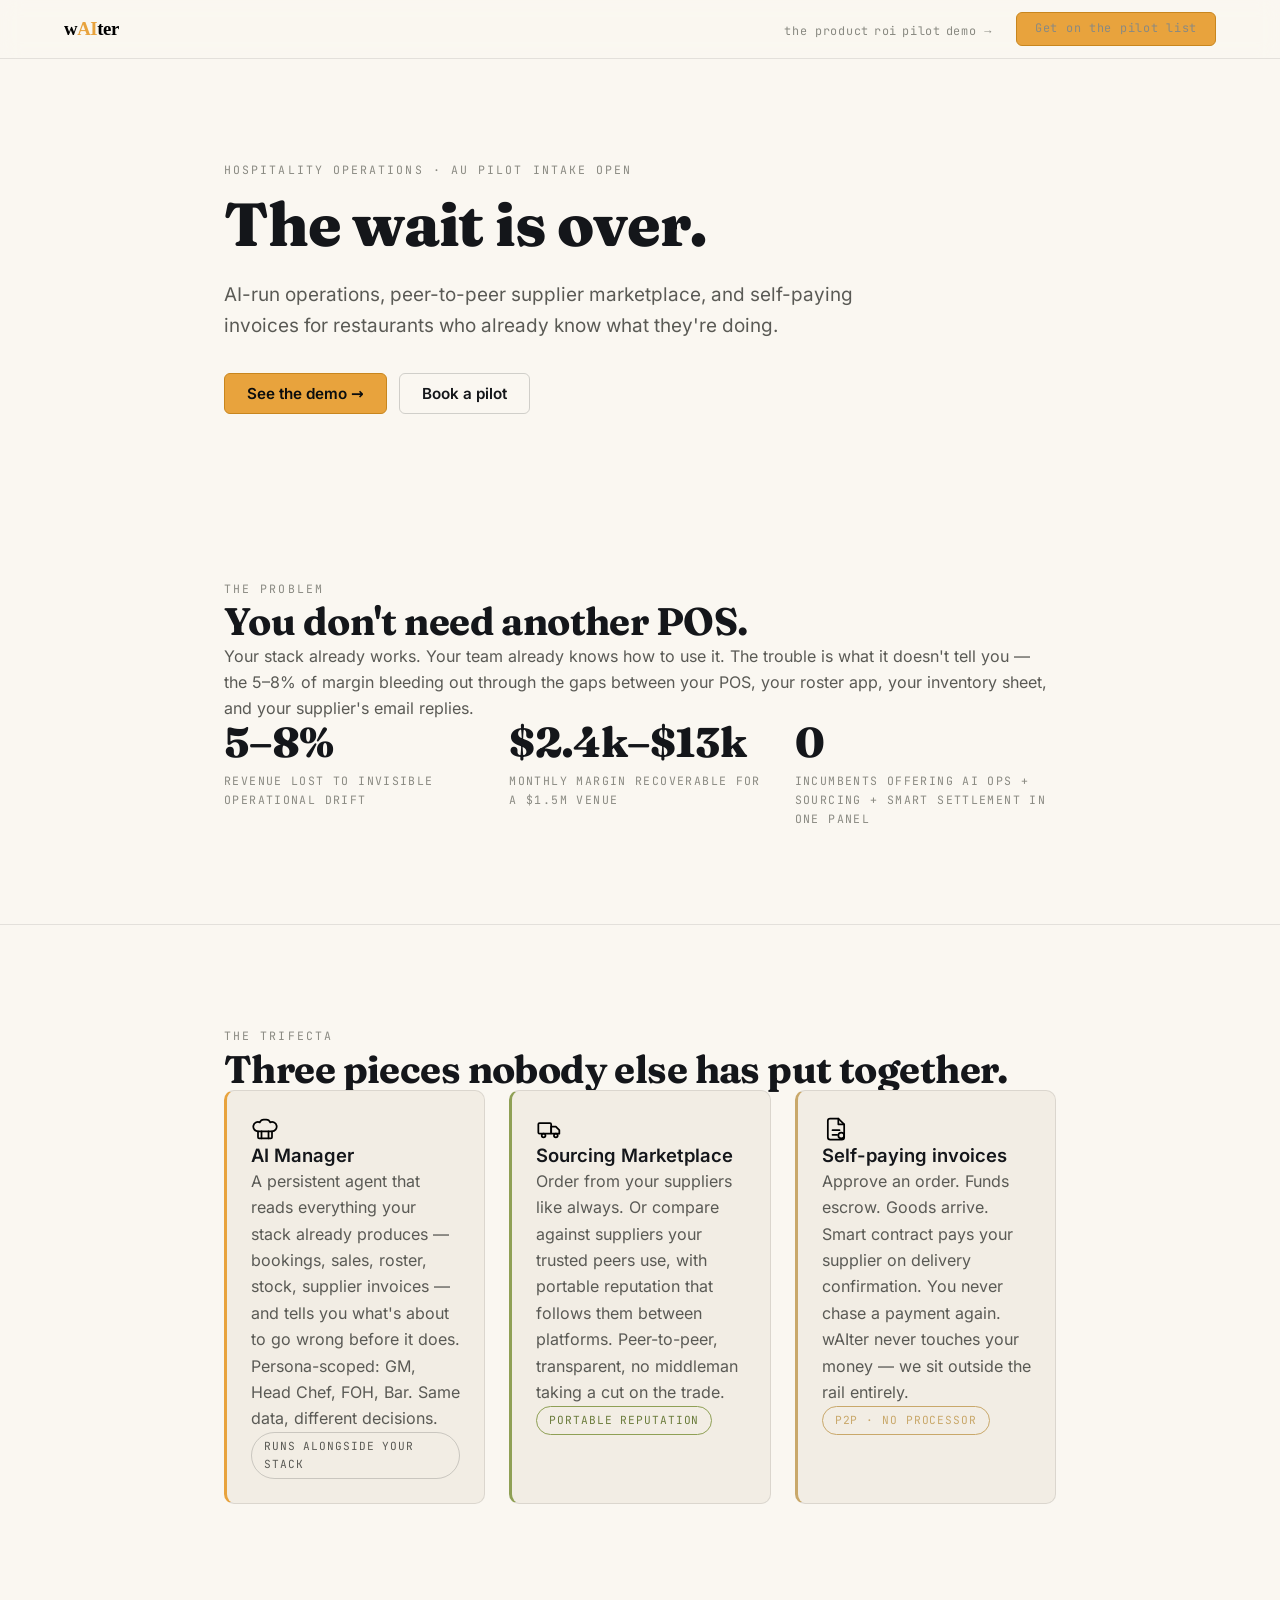
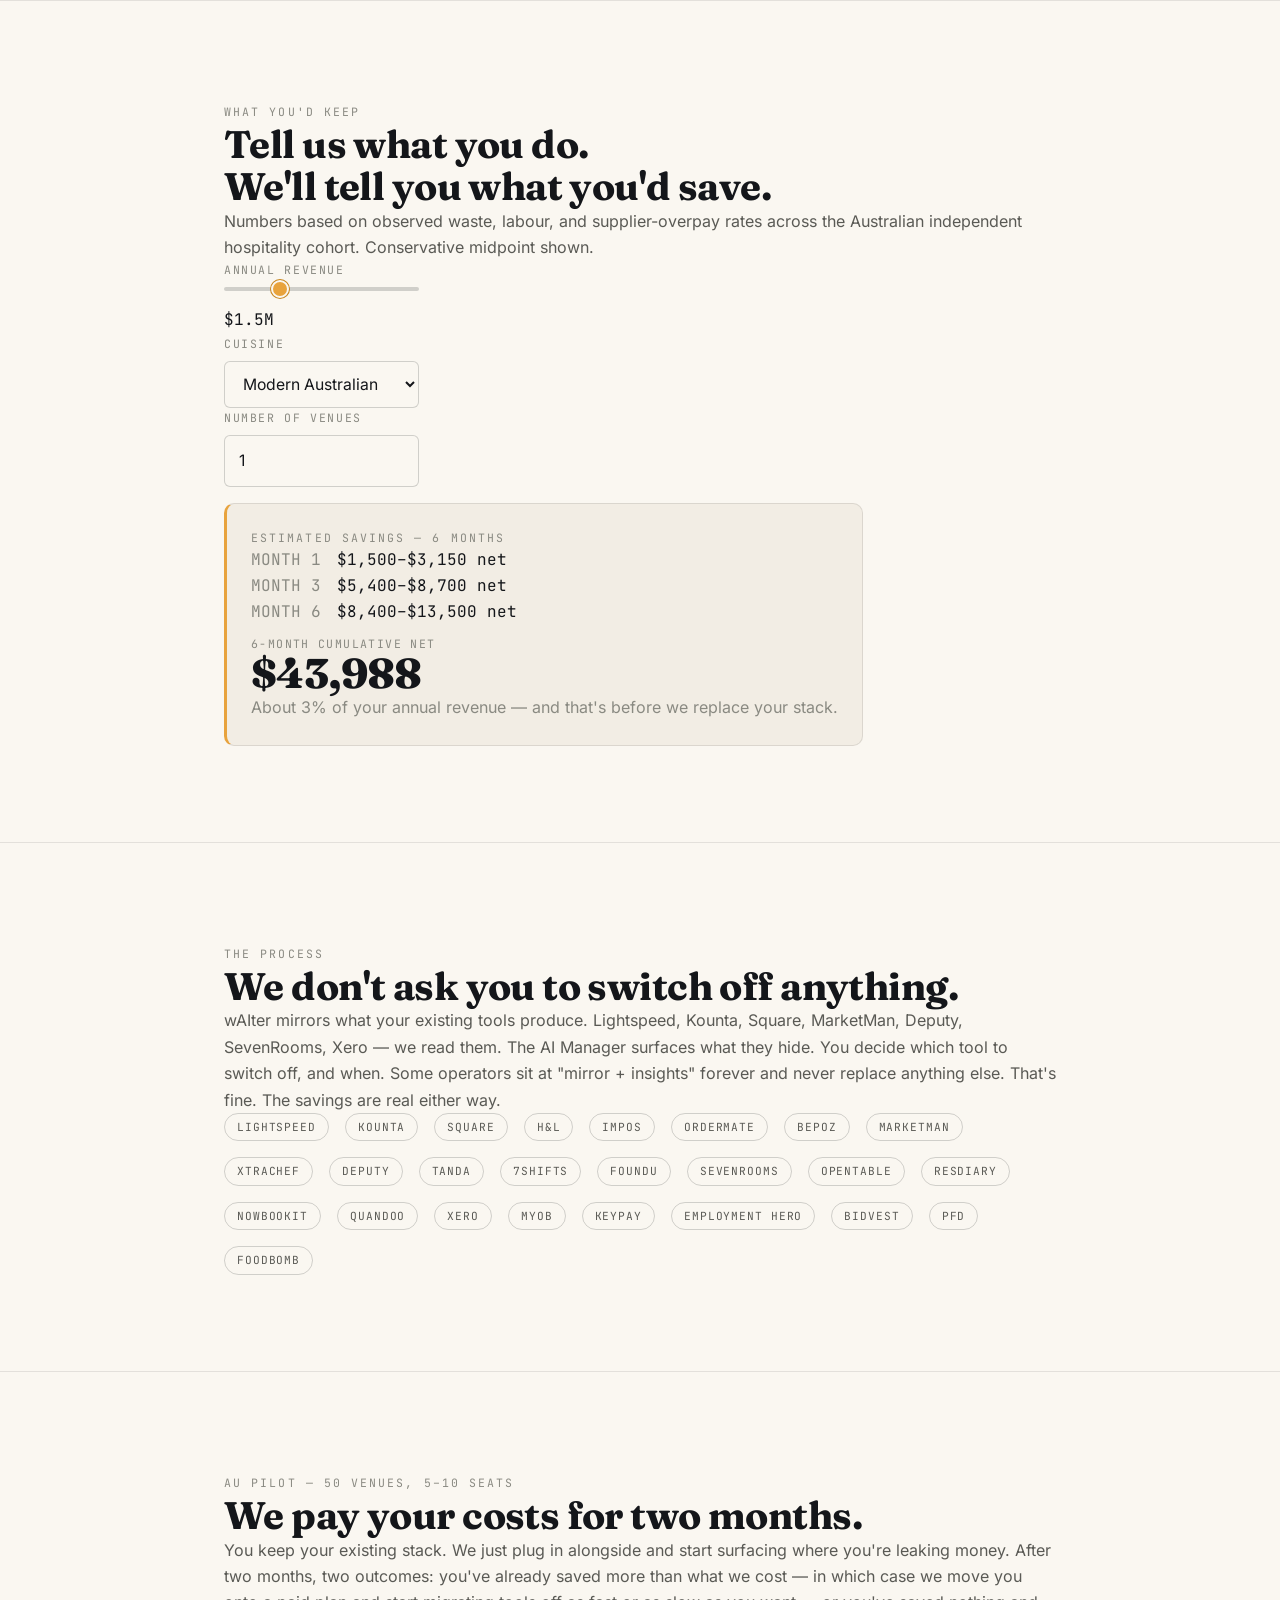
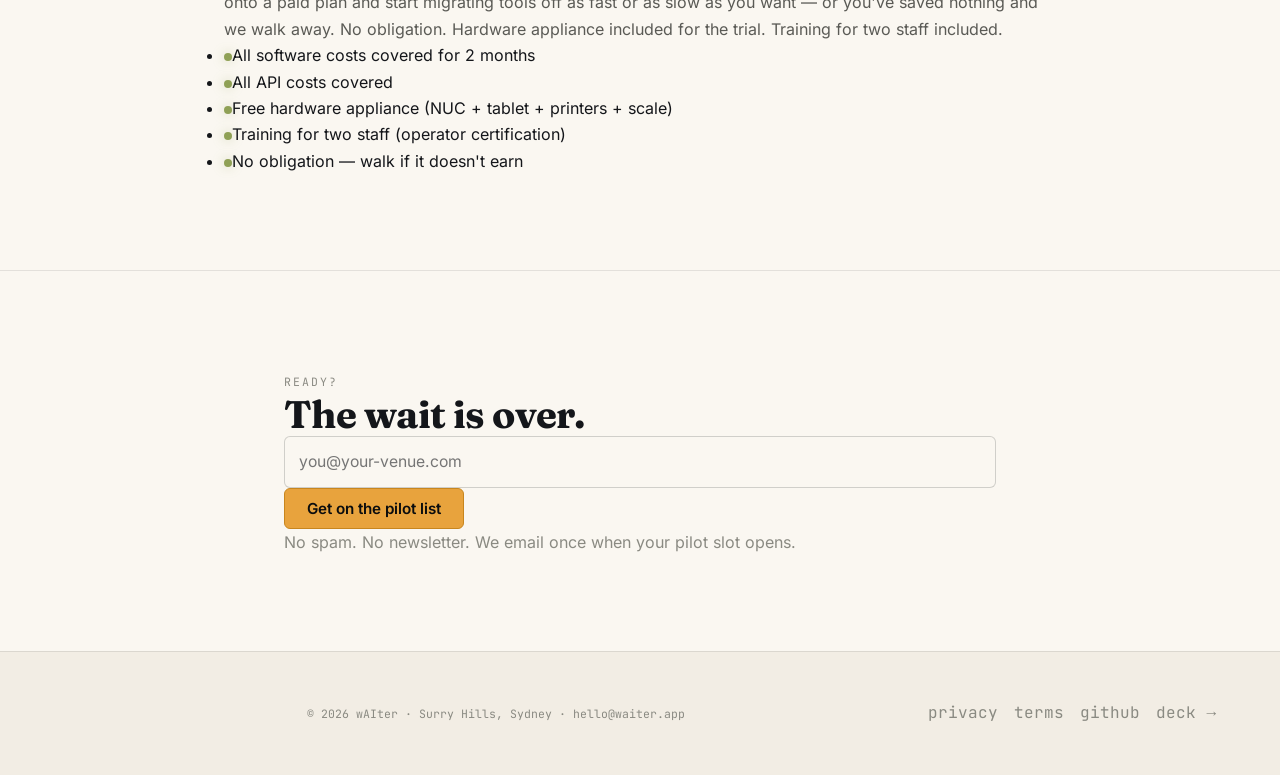
==== index.html @ 63f0098a "feat(site): Phase 2 — landing + interactive demo + 12-slide deck Three artefacts shipped on the Mise" ====
<!DOCTYPE html>
<html lang="en">
<head>
  <meta charset="UTF-8">
  <meta name="viewport" content="width=device-width, initial-scale=1">
  <meta http-equiv="Content-Security-Policy" content="default-src 'self'; img-src 'self' data:; style-src 'self'; script-src 'self'; font-src 'self'; connect-src 'self'; frame-src 'none'; frame-ancestors 'none'; worker-src 'none'; manifest-src 'none'; base-uri 'self'; form-action 'self'; object-src 'none'; upgrade-insecure-requests">
  <meta name="referrer" content="no-referrer">
  <meta http-equiv="X-Content-Type-Options" content="nosniff">
  <meta name="description" content="wAIter — AI-run operations, peer-to-peer supplier marketplace, and self-paying invoices for restaurants who already know what they're doing.">
  <meta property="og:title" content="wAIter — The wait is over.">
  <meta property="og:description" content="AI-run operations, peer-to-peer supplier marketplace, and self-paying invoices for restaurants who already know what they're doing.">
  <meta name="theme-color" content="#FAF7F1">
  <title>wAIter — The wait is over.</title>
  <link rel="stylesheet" href="assets/styles.css">
  <link rel="icon" href="data:image/svg+xml,%3Csvg xmlns='http://www.w3.org/2000/svg' viewBox='0 0 24 24'%3E%3Ctext x='3' y='19' font-family='Georgia,serif' font-weight='800' font-size='20' fill='%230B0D0E'%3Ew%3Ctspan fill='%23E8A33D'%3EAI%3C/tspan%3E%3C/text%3E%3C/svg%3E">
</head>
<body>
  <a href="#main" class="skip-link">Skip to content</a>

  <header class="site-header">
    <div class="wrap-wide">
      <a href="#" class="brand" aria-label="wAIter — home">
        <img src="assets/wordmark.svg" alt="wAIter">
      </a>
      <nav class="site-nav" aria-label="Primary">
        <div class="nav-links">
          <a href="#trifecta">the product</a>
          <a href="#roi">roi</a>
          <a href="#pilot">pilot</a>
          <a href="demo/" class="mono">demo →</a>
        </div>
        <a href="#cta" class="btn btn-primary btn-mono">Get on the pilot list</a>
      </nav>
    </div>
  </header>

  <main id="main">

    <!-- HERO -->
    <section class="hero">
      <div class="wrap">
        <span class="eyebrow">HOSPITALITY OPERATIONS · AU PILOT INTAKE OPEN</span>
        <h1>The wait is over.</h1>
        <p class="subhead">AI-run operations, peer-to-peer supplier marketplace, and self-paying invoices for restaurants who already know what they're doing.</p>
        <div class="ctas">
          <a class="btn btn-primary" href="demo/">See the demo →</a>
          <a class="btn btn-ghost" href="#pilot">Book a pilot</a>
        </div>
      </div>
    </section>

    <!-- PROBLEM -->
    <section class="section" id="problem">
      <div class="wrap">
        <span class="eyebrow">THE PROBLEM</span>
        <h2 class="serif" style="margin-top: 16px; margin-bottom: 16px;">You don't need another POS.</h2>
        <p class="muted" style="font-size: 1.08rem; max-width: 640px;">Your stack already works. Your team already knows how to use it. The trouble is what it doesn't tell you — the 5–8% of margin bleeding out through the gaps between your POS, your roster app, your inventory sheet, and your supplier's email replies.</p>
        <div class="grid-3" style="margin-top: 48px;">
          <div>
            <div class="kpi">5–8%</div>
            <div class="kpi-label">Revenue lost to invisible operational drift</div>
          </div>
          <div>
            <div class="kpi">$2.4k–$13k</div>
            <div class="kpi-label">Monthly margin recoverable for a $1.5M venue</div>
          </div>
          <div>
            <div class="kpi">0</div>
            <div class="kpi-label">Incumbents offering AI ops + sourcing + smart settlement in one panel</div>
          </div>
        </div>
      </div>
    </section>

    <!-- TRIFECTA -->
    <section class="section" id="trifecta">
      <div class="wrap">
        <span class="eyebrow">THE TRIFECTA</span>
        <h2 class="serif" style="margin-top: 16px; margin-bottom: 32px;">Three pieces nobody else has put together.</h2>
        <div class="grid-3">
          <article class="card card-saffron">
            <img src="assets/icons/chef-hat.svg" alt="" width="28" height="28" style="color: var(--saffron-deep); margin-bottom: 12px;">
            <h3>AI Manager</h3>
            <p class="muted" style="margin-top: 8px; font-size: 0.95rem; line-height: 1.6;">A persistent agent that reads everything your stack already produces — bookings, sales, roster, stock, supplier invoices — and tells you what's about to go wrong before it does. Persona-scoped: GM, Head Chef, FOH, Bar. Same data, different decisions.</p>
            <span class="pill" style="margin-top: 14px;">runs alongside your stack</span>
          </article>
          <article class="card card-olive">
            <img src="assets/icons/truck.svg" alt="" width="28" height="28" style="color: var(--olive-deep); margin-bottom: 12px;">
            <h3>Sourcing Marketplace</h3>
            <p class="muted" style="margin-top: 8px; font-size: 0.95rem; line-height: 1.6;">Order from your suppliers like always. Or compare against suppliers your trusted peers use, with portable reputation that follows them between platforms. Peer-to-peer, transparent, no middleman taking a cut on the trade.</p>
            <span class="pill pill-olive" style="margin-top: 14px;">portable reputation</span>
          </article>
          <article class="card card-brass">
            <img src="assets/icons/contract.svg" alt="" width="28" height="28" style="color: var(--brass); margin-bottom: 12px;">
            <h3>Self-paying invoices</h3>
            <p class="muted" style="margin-top: 8px; font-size: 0.95rem; line-height: 1.6;">Approve an order. Funds escrow. Goods arrive. Smart contract pays your supplier on delivery confirmation. You never chase a payment again. wAIter never touches your money — we sit outside the rail entirely.</p>
            <span class="pill pill-brass" style="margin-top: 14px;">P2P · no processor</span>
          </article>
        </div>
      </div>
    </section>

    <!-- ROI CALCULATOR -->
    <section class="section" id="roi">
      <div class="wrap">
        <span class="eyebrow">WHAT YOU'D KEEP</span>
        <h2 class="serif" style="margin-top: 16px; margin-bottom: 16px;">Tell us what you do.<br>We'll tell you what you'd save.</h2>
        <p class="muted" style="max-width: 640px;">Numbers based on observed waste, labour, and supplier-overpay rates across the Australian independent hospitality cohort. Conservative midpoint shown.</p>

        <div class="row" style="gap: 32px; margin-top: 40px; align-items: flex-start;">
          <div style="flex: 1 1 320px;">
            <div style="margin-bottom: 24px;">
              <label class="label" for="roi-revenue">Annual revenue</label>
              <div class="row" style="gap: 12px;">
                <input id="roi-revenue" class="range" type="range" min="250000" max="5000000" step="50000" value="1500000" aria-describedby="roi-revenue-out">
                <output id="roi-revenue-out" class="mono" style="font-weight: 600; min-width: 80px;">$1.5M</output>
              </div>
            </div>
            <div style="margin-bottom: 24px;">
              <label class="label" for="roi-cuisine">Cuisine</label>
              <select id="roi-cuisine" class="select">
                <option value="modern_aus" selected>Modern Australian</option>
                <option value="italian">Italian</option>
                <option value="chinese">Chinese</option>
                <option value="indian">Indian</option>
              </select>
            </div>
            <div>
              <label class="label" for="roi-venues">Number of venues</label>
              <input id="roi-venues" class="input" type="number" min="1" max="20" value="1">
            </div>
          </div>

          <div style="flex: 1 1 360px;">
            <div class="card card-saffron" aria-live="polite" aria-label="Estimated savings result">
              <div class="eyebrow">ESTIMATED SAVINGS — 6 MONTHS</div>
              <div style="margin-top: 18px; display: grid; gap: 14px;">
                <div class="row" style="justify-content: space-between; padding: 8px 0; border-bottom: 1px solid var(--border);">
                  <span class="mono dim">MONTH 1</span>
                  <span class="mono" style="font-weight: 600;" id="roi-m1">$1,500–$3,200 net</span>
                </div>
                <div class="row" style="justify-content: space-between; padding: 8px 0; border-bottom: 1px solid var(--border);">
                  <span class="mono dim">MONTH 3</span>
                  <span class="mono" style="font-weight: 600;" id="roi-m3">$5,400–$8,700 net</span>
                </div>
                <div class="row" style="justify-content: space-between; padding: 8px 0;">
                  <span class="mono dim">MONTH 6</span>
                  <span class="mono" style="font-weight: 600;" id="roi-m6">$8,400–$13,500 net</span>
                </div>
              </div>
              <div style="margin-top: 18px; padding-top: 18px; border-top: 2px solid var(--saffron);">
                <div class="kpi-label">6-MONTH CUMULATIVE NET</div>
                <div class="kpi" style="color: var(--saffron-deep); margin-top: 6px;" id="roi-total">$45,000</div>
              </div>
              <p class="dim" style="font-size: 0.82rem; margin-top: 14px;">About 3% of your annual revenue — and that's before we replace your stack.</p>
            </div>
          </div>
        </div>
      </div>
    </section>

    <!-- HOW WE PLUG IN -->
    <section class="section" id="plug-in">
      <div class="wrap">
        <span class="eyebrow">THE PROCESS</span>
        <h2 class="serif" style="margin-top: 16px; margin-bottom: 16px;">We don't ask you to switch off anything.</h2>
        <p class="muted" style="max-width: 640px;">wAIter mirrors what your existing tools produce. Lightspeed, Kounta, Square, MarketMan, Deputy, SevenRooms, Xero — we read them. The AI Manager surfaces what they hide. You decide which tool to switch off, and when. Some operators sit at "mirror + insights" forever and never replace anything else. That's fine. The savings are real either way.</p>
        <div class="row" style="margin-top: 32px; gap: 6px;">
          <span class="pill">Lightspeed</span>
          <span class="pill">Kounta</span>
          <span class="pill">Square</span>
          <span class="pill">H&amp;L</span>
          <span class="pill">Impos</span>
          <span class="pill">OrderMate</span>
          <span class="pill">Bepoz</span>
          <span class="pill">MarketMan</span>
          <span class="pill">xtraCHEF</span>
          <span class="pill">Deputy</span>
          <span class="pill">Tanda</span>
          <span class="pill">7shifts</span>
          <span class="pill">Foundu</span>
          <span class="pill">SevenRooms</span>
          <span class="pill">OpenTable</span>
          <span class="pill">ResDiary</span>
          <span class="pill">NowBookIt</span>
          <span class="pill">Quandoo</span>
          <span class="pill">Xero</span>
          <span class="pill">MYOB</span>
          <span class="pill">KeyPay</span>
          <span class="pill">Employment Hero</span>
          <span class="pill">Bidvest</span>
          <span class="pill">PFD</span>
          <span class="pill">Foodbomb</span>
        </div>
      </div>
    </section>

    <!-- PILOT -->
    <section class="section" id="pilot">
      <div class="wrap">
        <span class="eyebrow">AU PILOT — 50 VENUES, 5–10 SEATS</span>
        <h2 class="serif" style="margin-top: 16px; margin-bottom: 16px;">We pay your costs for two months.</h2>
        <p class="muted" style="max-width: 660px;">You keep your existing stack. We just plug in alongside and start surfacing where you're leaking money. After two months, two outcomes: you've already saved more than what we cost — in which case we move you onto a paid plan and start migrating tools off as fast or as slow as you want — or you've saved nothing and we walk away. No obligation. Hardware appliance included for the trial. Training for two staff included.</p>
        <ul style="list-style: none; margin-top: 32px; max-width: 640px;">
          <li style="padding: 10px 0; border-bottom: 1px solid var(--border); display: flex; gap: 12px;"><span class="dot dot-olive" aria-hidden="true" style="margin-top: 6px;"></span>All software costs covered for 2 months</li>
          <li style="padding: 10px 0; border-bottom: 1px solid var(--border); display: flex; gap: 12px;"><span class="dot dot-olive" aria-hidden="true" style="margin-top: 6px;"></span>All API costs covered</li>
          <li style="padding: 10px 0; border-bottom: 1px solid var(--border); display: flex; gap: 12px;"><span class="dot dot-olive" aria-hidden="true" style="margin-top: 6px;"></span>Free hardware appliance (NUC + tablet + printers + scale)</li>
          <li style="padding: 10px 0; border-bottom: 1px solid var(--border); display: flex; gap: 12px;"><span class="dot dot-olive" aria-hidden="true" style="margin-top: 6px;"></span>Training for two staff (operator certification)</li>
          <li style="padding: 10px 0; display: flex; gap: 12px;"><span class="dot dot-olive" aria-hidden="true" style="margin-top: 6px;"></span>No obligation — walk if it doesn't earn</li>
        </ul>
      </div>
    </section>

    <!-- CTA -->
    <section class="section" id="cta">
      <div class="wrap-narrow">
        <span class="eyebrow">READY?</span>
        <h2 class="serif" style="margin-top: 16px; font-size: clamp(2rem, 4vw, 2.8rem);">The wait is over.</h2>
        <form id="pilot-form" style="margin-top: 32px; display: flex; flex-wrap: wrap; gap: 12px; align-items: stretch;" novalidate>
          <label for="pilot-email" class="sr-only">Email address</label>
          <input id="pilot-email" name="email" class="input" type="email" placeholder="you@your-venue.com" required style="flex: 1 1 260px;">
          <button class="btn btn-primary" type="submit">Get on the pilot list</button>
        </form>
        <p class="dim" id="pilot-msg" style="margin-top: 12px; font-size: 0.84rem;" aria-live="polite">No spam. No newsletter. We email once when your pilot slot opens.</p>
      </div>
    </section>
  </main>

  <footer class="site-footer">
    <div class="wrap-wide">
      <div class="footer-row">
        <a href="#" class="brand" aria-label="wAIter">
          <img src="assets/wordmark.svg" alt="wAIter" style="height: 22px;">
        </a>
        <div class="footer-meta">© 2026 wAIter · Surry Hills, Sydney · hello@waiter.app</div>
        <nav aria-label="Footer" class="row" style="gap: 18px;">
          <a class="dim mono" href="#" style="font-size: 0.74rem;">privacy</a>
          <a class="dim mono" href="#" style="font-size: 0.74rem;">terms</a>
          <a class="dim mono" href="https://github.com/ijnebzor/wAIter" rel="noopener noreferrer" style="font-size: 0.74rem;">github</a>
          <a class="dim mono" href="deck/" style="font-size: 0.74rem;">deck →</a>
        </nav>
      </div>
    </div>
  </footer>

  <script src="assets/landing.js" defer></script>
</body>
</html>
---- assets/styles.css ----
/* ============================================================
   wAIter — Mise en place
   The brand foundation. Every other file consumes these tokens.
   ============================================================ */

/* ---------- Self-hosted fonts (no third-party CDN) ---------- */

@font-face {
  font-family: 'Fraunces';
  font-style: normal;
  font-weight: 700;
  font-display: swap;
  src: url('./fonts/fraunces-latin-700-normal.woff2') format('woff2');
  unicode-range: U+0000-00FF, U+0131, U+0152-0153, U+02BB-02BC, U+02C6, U+02DA, U+02DC, U+0304, U+0308, U+0329, U+2000-206F, U+2074, U+20AC, U+2122, U+2191, U+2193, U+2212, U+2215, U+FEFF, U+FFFD;
}
@font-face {
  font-family: 'Fraunces';
  font-style: normal;
  font-weight: 800;
  font-display: swap;
  src: url('./fonts/fraunces-latin-800-normal.woff2') format('woff2');
}
@font-face {
  font-family: 'Inter';
  font-style: normal;
  font-weight: 400;
  font-display: swap;
  src: url('./fonts/inter-latin-400-normal.woff2') format('woff2');
}
@font-face {
  font-family: 'Inter';
  font-style: normal;
  font-weight: 500;
  font-display: swap;
  src: url('./fonts/inter-latin-500-normal.woff2') format('woff2');
}
@font-face {
  font-family: 'Inter';
  font-style: normal;
  font-weight: 600;
  font-display: swap;
  src: url('./fonts/inter-latin-600-normal.woff2') format('woff2');
}
@font-face {
  font-family: 'Inter';
  font-style: normal;
  font-weight: 700;
  font-display: swap;
  src: url('./fonts/inter-latin-700-normal.woff2') format('woff2');
}
@font-face {
  font-family: 'JetBrains Mono';
  font-style: normal;
  font-weight: 400;
  font-display: swap;
  src: url('./fonts/jetbrains-mono-latin-400-normal.woff2') format('woff2');
}
@font-face {
  font-family: 'JetBrains Mono';
  font-style: normal;
  font-weight: 600;
  font-display: swap;
  src: url('./fonts/jetbrains-mono-latin-600-normal.woff2') format('woff2');
}

/* ---------- Tokens ---------- */

:root {
  /* Surfaces (dark) */
  --ink:        #0B0D0E;
  --char:       #14161A;
  --steel:      #1F2227;
  --graphite:   #2A2D33;

  /* Surfaces (light) */
  --bone:       #F2EDE4;
  --paper:      #FAF7F1;

  /* Type — light theme (default) */
  --text:       #14161A;
  --muted:      #5A5A55;
  --dim:        #8A8A82;
  --bg:         var(--paper);
  --surface:    var(--bone);
  --border:     rgba(20, 22, 26, 0.10);
  --border-strong: rgba(20, 22, 26, 0.18);

  /* Signature accents */
  --saffron:    #E8A33D;
  --saffron-deep: #C8861E;
  --ember:      #C24A2A;
  --olive:      #8FA055;
  --olive-deep: #6B7C3C;
  --brass:      #C9A86A;

  /* Type stacks */
  --display: 'Fraunces', Georgia, 'Times New Roman', serif;
  --body:    'Inter', system-ui, -apple-system, BlinkMacSystemFont, 'Segoe UI', sans-serif;
  --mono:    'JetBrains Mono', ui-monospace, 'SF Mono', Menlo, Consolas, monospace;

  /* Scale */
  --space-1: 4px;
  --space-2: 8px;
  --space-3: 12px;
  --space-4: 16px;
  --space-5: 24px;
  --space-6: 32px;
  --space-7: 48px;
  --space-8: 64px;
  --space-9: 96px;

  /* Radii */
  --radius-1: 3px;
  --radius-2: 6px;
  --radius-3: 10px;
  --radius-pill: 100px;

  /* Motion */
  --ease: cubic-bezier(0.2, 0.8, 0.2, 1);
  --t-quick: 120ms;
  --t-base: 240ms;
  --t-slow: 480ms;

  /* Layout */
  --wrap-narrow: 760px;
  --wrap: 880px;
  --wrap-wide: 1200px;
}

@media (prefers-color-scheme: dark) {
  :root {
    --text:       #ECE6DA;
    --muted:      #A29C90;
    --dim:        #6F6A60;
    --bg:         var(--ink);
    --surface:    var(--char);
    --border:     rgba(242, 237, 228, 0.10);
    --border-strong: rgba(242, 237, 228, 0.18);
  }
}

/* ---------- Reset ---------- */

*, *::before, *::after { box-sizing: border-box; margin: 0; padding: 0; }
html { scroll-behavior: smooth; -webkit-text-size-adjust: 100%; }
body {
  font-family: var(--body);
  font-size: 16px;
  font-weight: 400;
  line-height: 1.65;
  color: var(--text);
  background: var(--bg);
  -webkit-font-smoothing: antialiased;
  text-rendering: optimizeLegibility;
}
img, svg { max-width: 100%; display: block; }
button, input, select, textarea {
  font: inherit;
  color: inherit;
}
a { color: inherit; text-decoration: none; }

/* ---------- Type scale ---------- */

.eyebrow {
  font-family: var(--mono);
  font-size: 0.72rem;
  font-weight: 500;
  text-transform: uppercase;
  letter-spacing: 0.18em;
  color: var(--dim);
}

h1, .h1 {
  font-family: var(--display);
  font-weight: 800;
  font-size: clamp(2.4rem, 5.5vw, 3.8rem);
  line-height: 1.04;
  letter-spacing: -0.02em;
  color: var(--text);
}

h2, .h2 {
  font-family: var(--display);
  font-weight: 700;
  font-size: clamp(1.75rem, 3.5vw, 2.4rem);
  line-height: 1.1;
  letter-spacing: -0.015em;
}

h3, .h3 {
  font-family: var(--body);
  font-weight: 600;
  font-size: 1.15rem;
  line-height: 1.35;
}

p { color: var(--text); }
.muted { color: var(--muted); }
.dim   { color: var(--dim); }
.mono  { font-family: var(--mono); }
.serif { font-family: var(--display); }

/* ---------- Layout primitives ---------- */

.wrap        { max-width: var(--wrap); margin: 0 auto; padding: 0 var(--space-5); }
.wrap-narrow { max-width: var(--wrap-narrow); margin: 0 auto; padding: 0 var(--space-5); }
.wrap-wide   { max-width: var(--wrap-wide); margin: 0 auto; padding: 0 var(--space-5); }

.stack > * + *      { margin-top: var(--space-4); }
.stack-lg > * + *   { margin-top: var(--space-6); }
.stack-xl > * + *   { margin-top: var(--space-8); }

.row {
  display: flex;
  flex-wrap: wrap;
  gap: var(--space-4);
  align-items: center;
}

.grid-3 {
  display: grid;
  grid-template-columns: repeat(auto-fit, minmax(240px, 1fr));
  gap: var(--space-5);
}

section.section {
  padding: var(--space-9) 0;
  border-bottom: 1px solid var(--border);
}
section.section:last-of-type { border-bottom: none; }

@media (max-width: 640px) {
  section.section { padding: var(--space-7) 0; }
}

/* ---------- Atoms ---------- */

.btn {
  display: inline-flex;
  align-items: center;
  gap: var(--space-2);
  padding: 12px 22px;
  font-family: var(--body);
  font-size: 0.95rem;
  font-weight: 600;
  line-height: 1;
  border: 1px solid transparent;
  border-radius: var(--radius-2);
  cursor: pointer;
  transition: all var(--t-base) var(--ease);
  background: var(--text);
  color: var(--bg);
}
.btn:hover { transform: translateY(-1px); }
.btn:focus-visible { outline: 2px solid var(--saffron); outline-offset: 3px; }

.btn-primary { background: var(--saffron); color: var(--ink); border-color: var(--saffron-deep); }
.btn-primary:hover { background: var(--saffron-deep); color: var(--ink); }

.btn-ghost {
  background: transparent;
  color: var(--text);
  border-color: var(--border-strong);
}
.btn-ghost:hover { background: var(--surface); }

.btn-mono { font-family: var(--mono); font-size: 0.78rem; padding: 10px 18px; }

.pill {
  display: inline-block;
  padding: 4px 12px;
  font-family: var(--mono);
  font-size: 0.7rem;
  font-weight: 500;
  letter-spacing: 0.08em;
  text-transform: uppercase;
  border: 1px solid var(--border-strong);
  border-radius: var(--radius-pill);
  color: var(--muted);
  background: transparent;
}
.pill-saffron { border-color: var(--saffron); color: var(--saffron-deep); }
.pill-olive   { border-color: var(--olive); color: var(--olive-deep); }
.pill-ember   { border-color: var(--ember); color: var(--ember); }
.pill-brass   { border-color: var(--brass); color: var(--brass); }

.dot {
  display: inline-block;
  width: 8px;
  height: 8px;
  border-radius: 50%;
  flex-shrink: 0;
}
.dot-saffron { background: var(--saffron); box-shadow: 0 0 12px rgba(232, 163, 61, 0.45); }
.dot-olive   { background: var(--olive);   box-shadow: 0 0 12px rgba(143, 160, 85, 0.40); }
.dot-ember   { background: var(--ember);   box-shadow: 0 0 12px rgba(194, 74, 42, 0.40); }
.dot-dim     { background: var(--dim); }

.card {
  background: var(--surface);
  border: 1px solid var(--border);
  border-radius: var(--radius-3);
  padding: var(--space-5);
  transition: border-color var(--t-base) var(--ease);
}
.card:hover { border-color: var(--border-strong); }

.card-saffron { border-left: 3px solid var(--saffron); }
.card-olive   { border-left: 3px solid var(--olive); }
.card-ember   { border-left: 3px solid var(--ember); }
.card-brass   { border-left: 3px solid var(--brass); }

.kpi {
  font-family: var(--display);
  font-weight: 800;
  font-size: clamp(1.8rem, 4vw, 2.6rem);
  line-height: 1;
  letter-spacing: -0.015em;
  color: var(--text);
}
.kpi-label {
  font-family: var(--mono);
  font-size: 0.72rem;
  font-weight: 500;
  text-transform: uppercase;
  letter-spacing: 0.12em;
  color: var(--dim);
  margin-top: var(--space-2);
}

.input, .select {
  width: 100%;
  padding: 12px 14px;
  font-family: var(--body);
  font-size: 0.98rem;
  background: var(--bg);
  color: var(--text);
  border: 1px solid var(--border-strong);
  border-radius: var(--radius-2);
  transition: border-color var(--t-base) var(--ease);
}
.input:focus, .select:focus {
  outline: none;
  border-color: var(--saffron);
  box-shadow: 0 0 0 3px rgba(232, 163, 61, 0.18);
}

.range {
  width: 100%;
  -webkit-appearance: none;
  appearance: none;
  height: 4px;
  background: var(--border-strong);
  border-radius: 2px;
  outline: none;
}
.range::-webkit-slider-thumb {
  -webkit-appearance: none;
  appearance: none;
  width: 18px;
  height: 18px;
  border-radius: 50%;
  background: var(--saffron);
  border: 2px solid var(--bg);
  box-shadow: 0 0 0 1px var(--saffron-deep);
  cursor: pointer;
}
.range::-moz-range-thumb {
  width: 18px;
  height: 18px;
  border-radius: 50%;
  background: var(--saffron);
  border: 2px solid var(--bg);
  box-shadow: 0 0 0 1px var(--saffron-deep);
  cursor: pointer;
}
.range:focus-visible { box-shadow: 0 0 0 3px rgba(232, 163, 61, 0.18); }

.label {
  display: block;
  font-family: var(--mono);
  font-size: 0.72rem;
  font-weight: 500;
  text-transform: uppercase;
  letter-spacing: 0.14em;
  color: var(--dim);
  margin-bottom: var(--space-2);
}

.section-title {
  font-family: var(--mono);
  font-size: 0.72rem;
  font-weight: 500;
  text-transform: uppercase;
  letter-spacing: 0.18em;
  color: var(--dim);
  margin-bottom: var(--space-5);
}

/* ---------- Shared chrome (consumed by index.html + demo/index.html) ---------- */

.site-header {
  position: sticky;
  top: 0;
  z-index: 50;
  background: color-mix(in srgb, var(--bg) 88%, transparent);
  backdrop-filter: saturate(140%) blur(10px);
  -webkit-backdrop-filter: saturate(140%) blur(10px);
  border-bottom: 1px solid var(--border);
}
.site-header .wrap-wide {
  display: flex;
  align-items: center;
  justify-content: space-between;
  padding-top: var(--space-3);
  padding-bottom: var(--space-3);
  gap: var(--space-5);
}
.site-header .brand { display: flex; align-items: center; gap: var(--space-2); }
.site-header .brand img, .site-header .brand svg { height: 22px; width: auto; }

.site-nav {
  display: flex;
  align-items: center;
  gap: var(--space-5);
}
.site-nav a {
  font-family: var(--mono);
  font-size: 0.74rem;
  font-weight: 500;
  letter-spacing: 0.06em;
  color: var(--dim);
  transition: color var(--t-quick) var(--ease);
}
.site-nav a:hover, .site-nav a:focus-visible { color: var(--saffron); }

@media (max-width: 720px) {
  .site-nav .nav-links { display: none; }
}

.site-footer {
  padding: var(--space-7) 0;
  border-top: 1px solid var(--border);
  background: var(--surface);
}
.site-footer .footer-row {
  display: flex;
  flex-wrap: wrap;
  justify-content: space-between;
  align-items: center;
  gap: var(--space-4);
}
.site-footer .footer-meta {
  font-family: var(--mono);
  font-size: 0.72rem;
  color: var(--dim);
}

/* ---------- Hero ---------- */

.hero {
  padding: var(--space-9) 0 var(--space-8);
  text-align: left;
}
.hero h1 { margin-top: var(--space-3); }
.hero .subhead {
  margin-top: var(--space-5);
  font-size: 1.18rem;
  color: var(--muted);
  max-width: 640px;
  line-height: 1.6;
}
.hero .ctas {
  margin-top: var(--space-6);
  display: flex;
  flex-wrap: wrap;
  gap: var(--space-3);
}

/* ---------- Demo banner (sticky strip) ---------- */

.demo-banner {
  background: var(--saffron);
  color: var(--ink);
  text-align: center;
  font-family: var(--mono);
  font-size: 0.72rem;
  font-weight: 600;
  letter-spacing: 0.12em;
  padding: 6px var(--space-4);
  text-transform: uppercase;
}

/* ---------- A11y ---------- */

:focus-visible { outline: 2px solid var(--saffron); outline-offset: 3px; }

@media (prefers-reduced-motion: reduce) {
  *, *::before, *::after {
    animation-duration: 0.01ms !important;
    animation-iteration-count: 1 !important;
    transition-duration: 0.01ms !important;
    scroll-behavior: auto !important;
  }
}

.skip-link {
  position: absolute;
  left: -10000px;
  top: var(--space-3);
  background: var(--text);
  color: var(--bg);
  padding: 10px 16px;
  border-radius: var(--radius-2);
  font-weight: 600;
  z-index: 100;
}
.skip-link:focus {
  left: var(--space-3);
}

.sr-only {
  position: absolute;
  width: 1px; height: 1px;
  padding: 0; margin: -1px;
  overflow: hidden; clip: rect(0, 0, 0, 0);
  white-space: nowrap; border: 0;
}
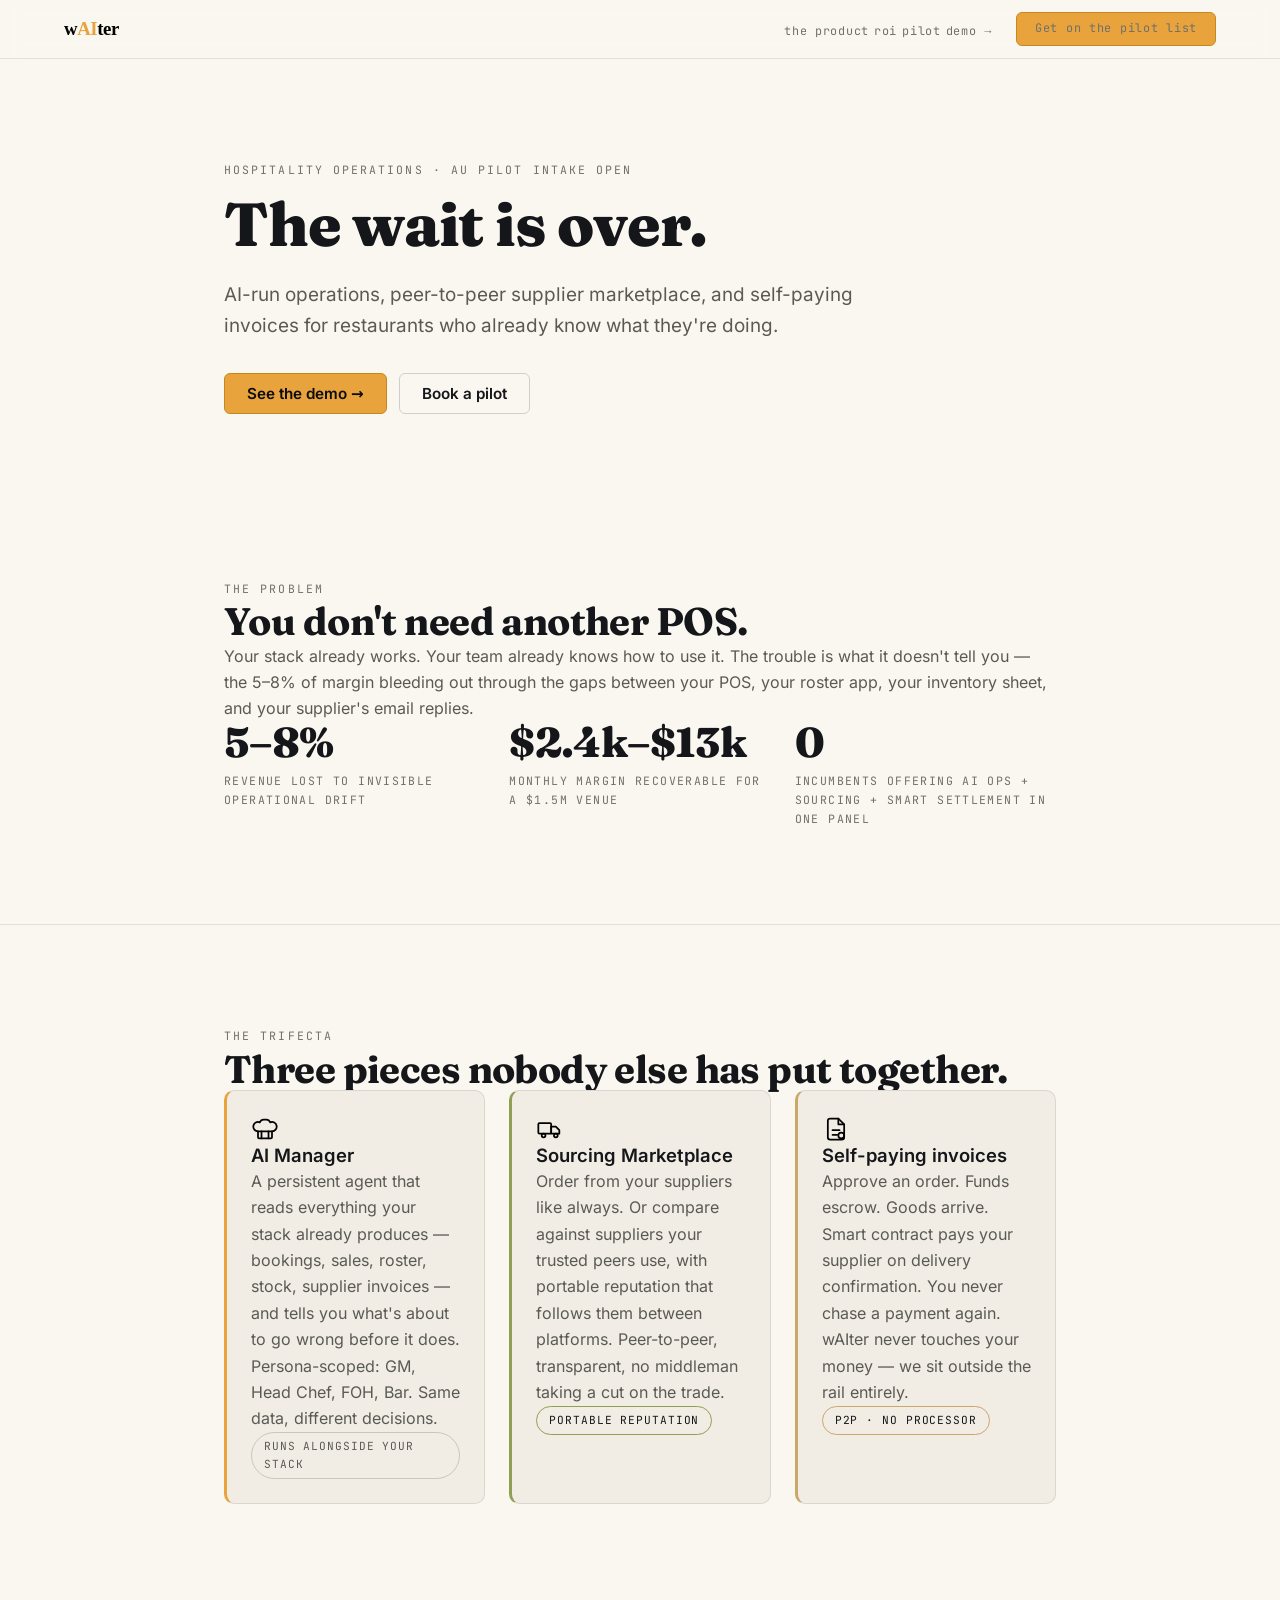
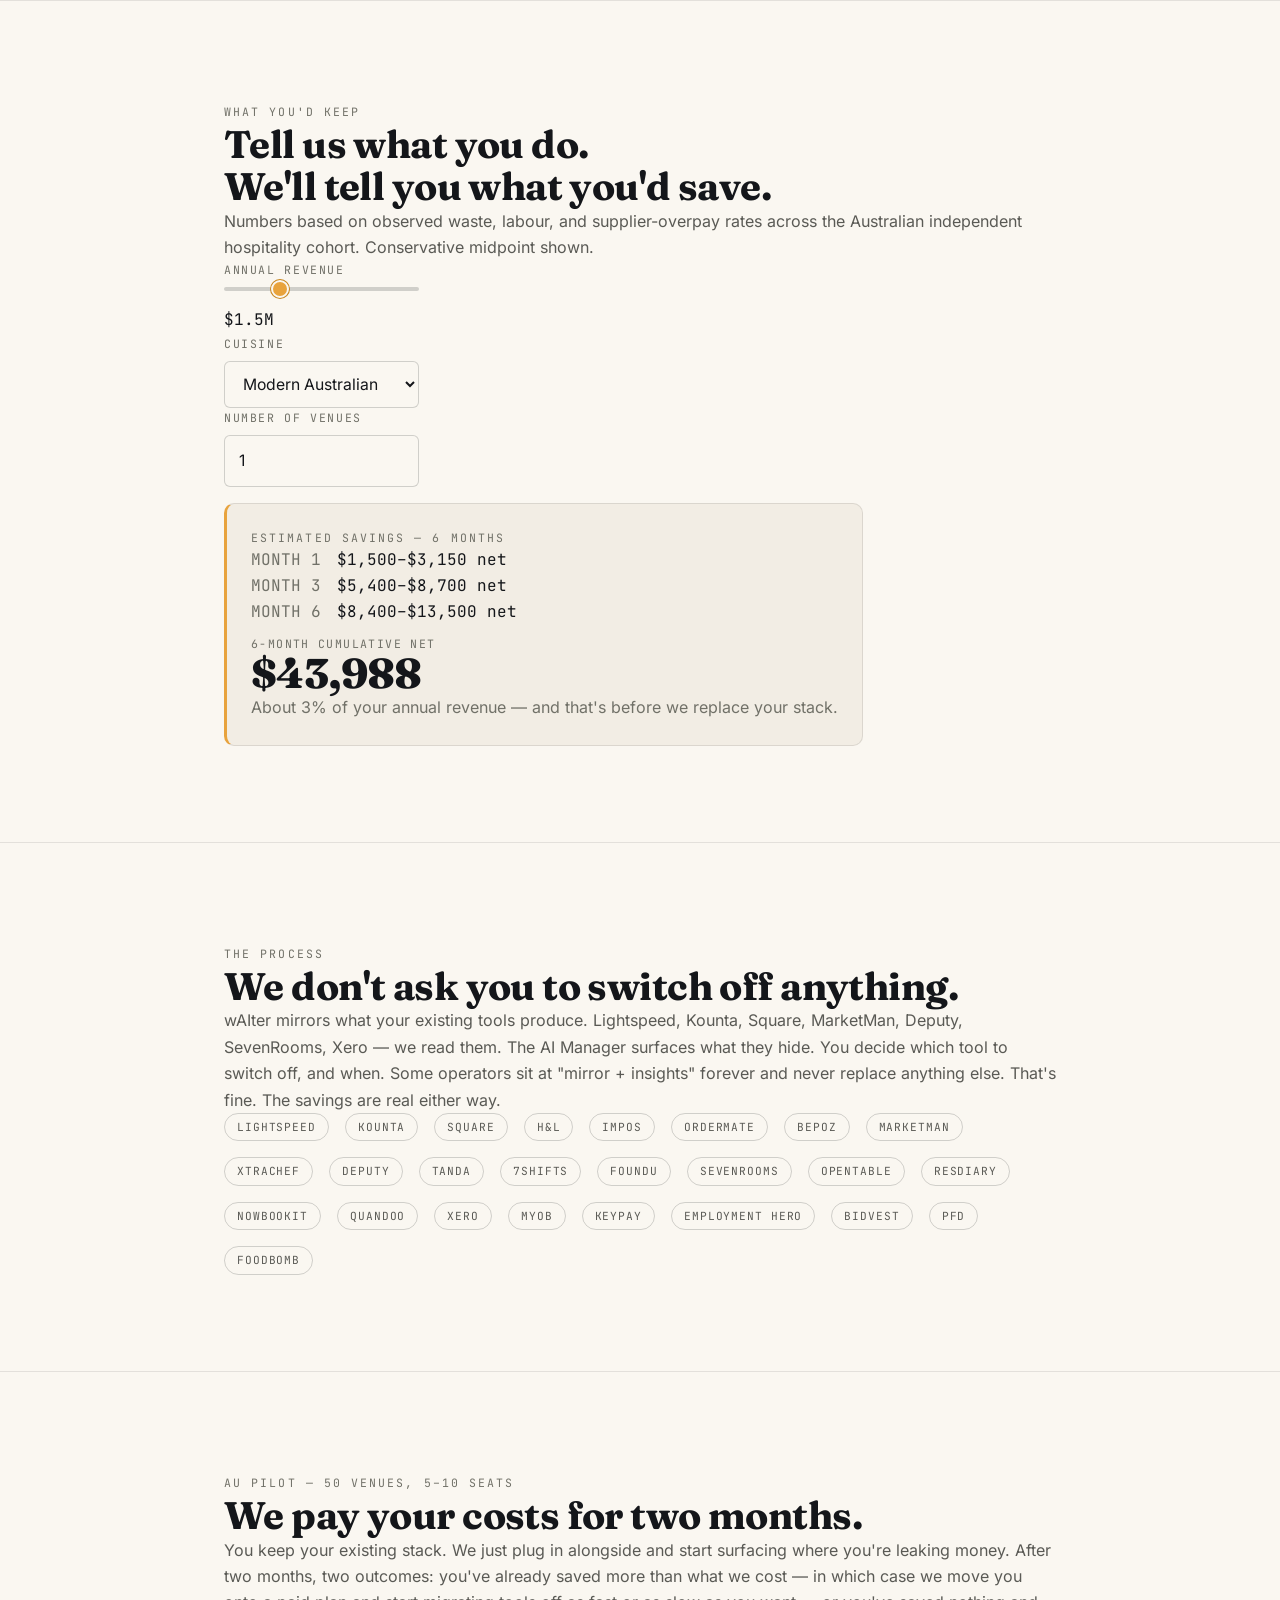
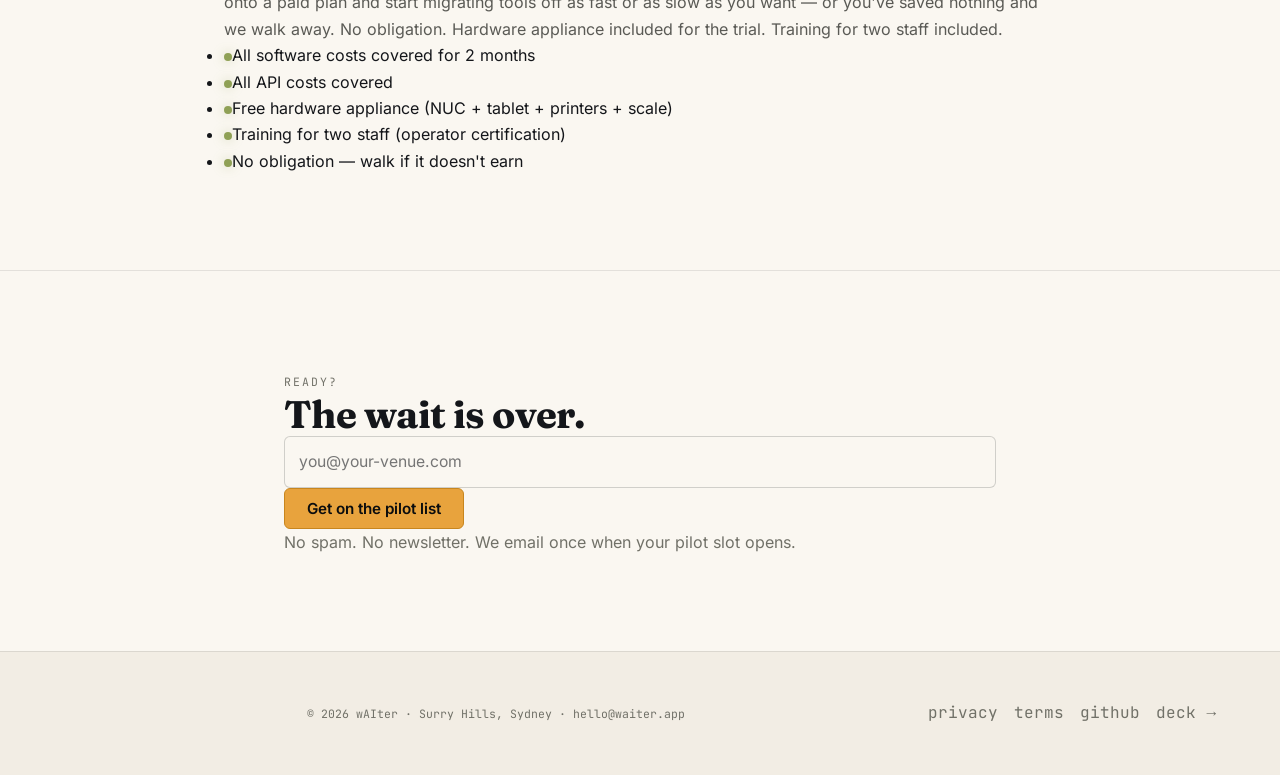
==== commit 8e39fb3b: "fix(a11y): Phase 2 WCAG 2.2 AA hardening — text-on-light contrast Per Bartholomew's contrast table i" ====
--- a/index.html
+++ b/index.html
@@ -79,7 +79,7 @@
         <h2 class="serif" style="margin-top: 16px; margin-bottom: 32px;">Three pieces nobody else has put together.</h2>
         <div class="grid-3">
           <article class="card card-saffron">
-            <img src="assets/icons/chef-hat.svg" alt="" width="28" height="28" style="color: var(--saffron-deep); margin-bottom: 12px;">
+            <img src="assets/icons/chef-hat.svg" alt="" width="28" height="28" style="color: var(--text); margin-bottom: 12px;">
             <h3>AI Manager</h3>
             <p class="muted" style="margin-top: 8px; font-size: 0.95rem; line-height: 1.6;">A persistent agent that reads everything your stack already produces — bookings, sales, roster, stock, supplier invoices — and tells you what's about to go wrong before it does. Persona-scoped: GM, Head Chef, FOH, Bar. Same data, different decisions.</p>
             <span class="pill" style="margin-top: 14px;">runs alongside your stack</span>
@@ -150,7 +150,7 @@
               </div>
               <div style="margin-top: 18px; padding-top: 18px; border-top: 2px solid var(--saffron);">
                 <div class="kpi-label">6-MONTH CUMULATIVE NET</div>
-                <div class="kpi" style="color: var(--saffron-deep); margin-top: 6px;" id="roi-total">$45,000</div>
+                <div class="kpi" style="color: var(--olive-deep); margin-top: 6px;" id="roi-total">$45,000</div>
               </div>
               <p class="dim" style="font-size: 0.82rem; margin-top: 14px;">About 3% of your annual revenue — and that's before we replace your stack.</p>
             </div>
--- a/assets/styles.css
+++ b/assets/styles.css
@@ -79,7 +79,7 @@
   /* Type — light theme (default) */
   --text:       #14161A;
   --muted:      #5A5A55;
-  --dim:        #8A8A82;
+  --dim:        #717168;
   --bg:         var(--paper);
   --surface:    var(--bone);
   --border:     rgba(20, 22, 26, 0.10);
@@ -92,6 +92,9 @@
   --olive:      #8FA055;
   --olive-deep: #6B7C3C;
   --brass:      #C9A86A;
+
+  /* Focus indicator — ember (4.56:1 on paper, 3.99:1 on ink), passes WCAG 1.4.11. */
+  --focus:      var(--ember);
 
   /* Type stacks */
   --display: 'Fraunces', Georgia, 'Times New Roman', serif;
@@ -131,7 +134,7 @@
   :root {
     --text:       #ECE6DA;
     --muted:      #A29C90;
-    --dim:        #6F6A60;
+    --dim:        #807B6E;
     --bg:         var(--ink);
     --surface:    var(--char);
     --border:     rgba(242, 237, 228, 0.10);
@@ -253,7 +256,7 @@
   color: var(--bg);
 }
 .btn:hover { transform: translateY(-1px); }
-.btn:focus-visible { outline: 2px solid var(--saffron); outline-offset: 3px; }
+.btn:focus-visible { outline: 2px solid var(--focus); outline-offset: 3px; }
 
 .btn-primary { background: var(--saffron); color: var(--ink); border-color: var(--saffron-deep); }
 .btn-primary:hover { background: var(--saffron-deep); color: var(--ink); }
@@ -280,10 +283,11 @@
   color: var(--muted);
   background: transparent;
 }
-.pill-saffron { border-color: var(--saffron); color: var(--saffron-deep); }
-.pill-olive   { border-color: var(--olive); color: var(--olive-deep); }
-.pill-ember   { border-color: var(--ember); color: var(--ember); }
-.pill-brass   { border-color: var(--brass); color: var(--brass); }
+/* Pill text: saffron / brass / olive are surface-only on light, so pill text is var(--text) and the brand colour is carried by the border. ember is text-safe (4.56:1) so .pill-ember keeps ember text. */
+.pill-saffron { border-color: var(--saffron);      color: var(--text); }
+.pill-olive   { border-color: var(--olive);        color: var(--text); }
+.pill-ember   { border-color: var(--ember);        color: var(--ember); }
+.pill-brass   { border-color: var(--brass);        color: var(--text); }
 
 .dot {
   display: inline-block;
@@ -342,8 +346,8 @@
 }
 .input:focus, .select:focus {
   outline: none;
-  border-color: var(--saffron);
-  box-shadow: 0 0 0 3px rgba(232, 163, 61, 0.18);
+  border-color: var(--focus);
+  box-shadow: 0 0 0 3px rgba(194, 74, 42, 0.22);
 }
 
 .range {
@@ -375,7 +379,7 @@
   box-shadow: 0 0 0 1px var(--saffron-deep);
   cursor: pointer;
 }
-.range:focus-visible { box-shadow: 0 0 0 3px rgba(232, 163, 61, 0.18); }
+.range:focus-visible { box-shadow: 0 0 0 3px rgba(194, 74, 42, 0.22); }
 
 .label {
   display: block;
@@ -433,7 +437,7 @@
   color: var(--dim);
   transition: color var(--t-quick) var(--ease);
 }
-.site-nav a:hover, .site-nav a:focus-visible { color: var(--saffron); }
+.site-nav a:hover, .site-nav a:focus-visible { color: var(--focus); }
 
 @media (max-width: 720px) {
   .site-nav .nav-links { display: none; }
@@ -494,7 +498,7 @@
 
 /* ---------- A11y ---------- */
 
-:focus-visible { outline: 2px solid var(--saffron); outline-offset: 3px; }
+:focus-visible { outline: 2px solid var(--focus); outline-offset: 3px; }
 
 @media (prefers-reduced-motion: reduce) {
   *, *::before, *::after {
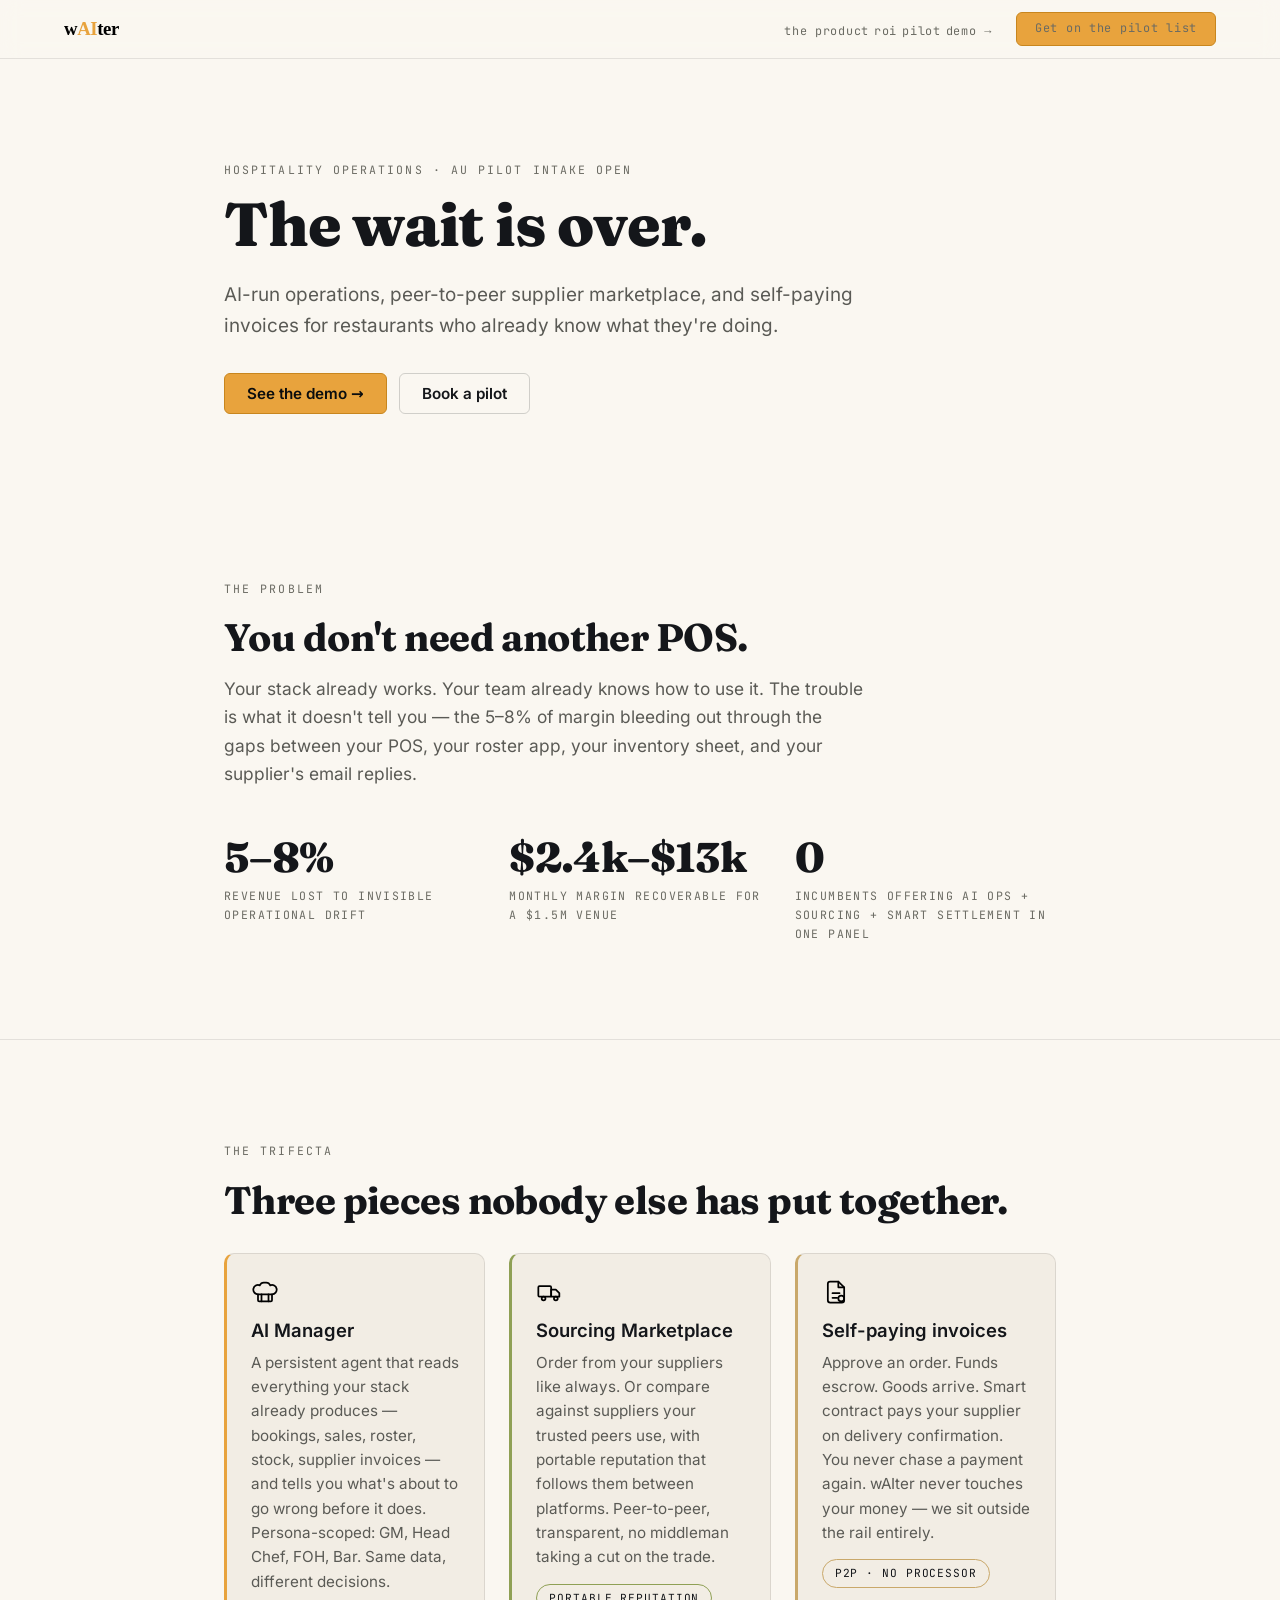
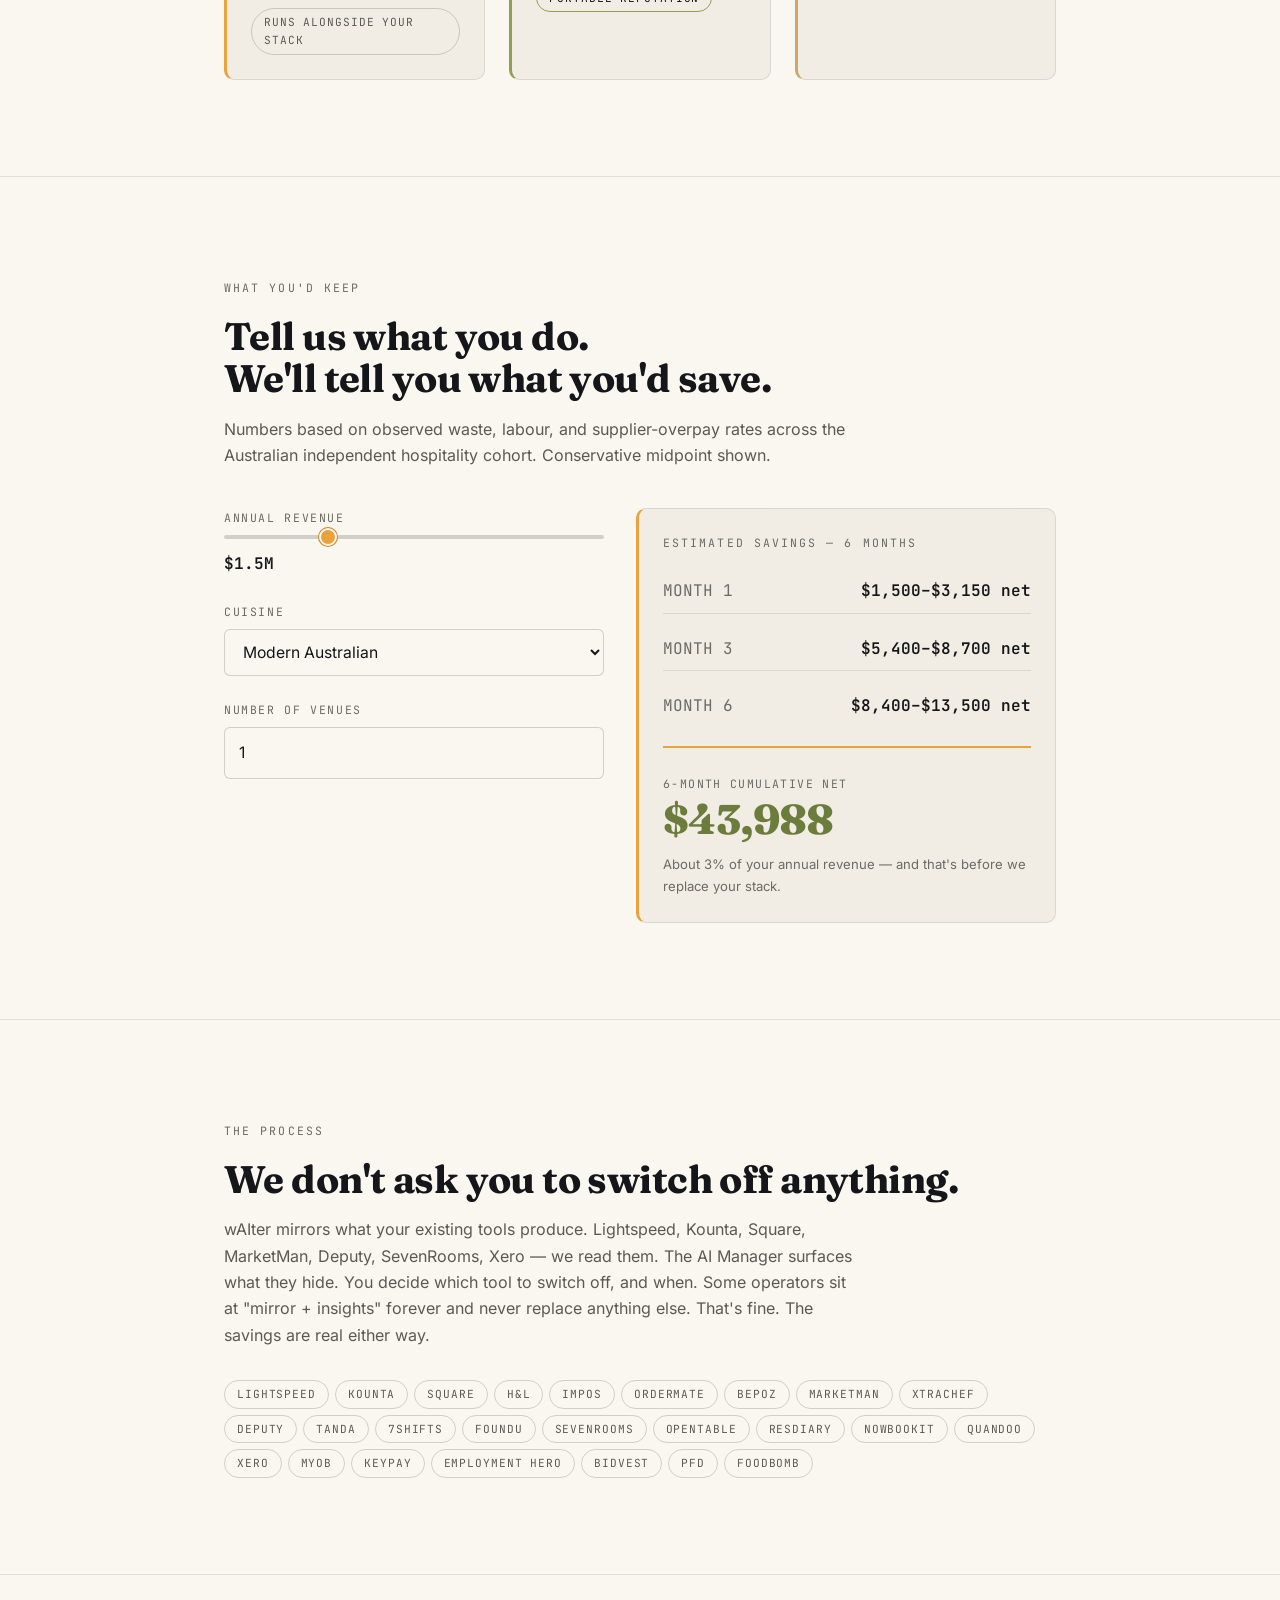
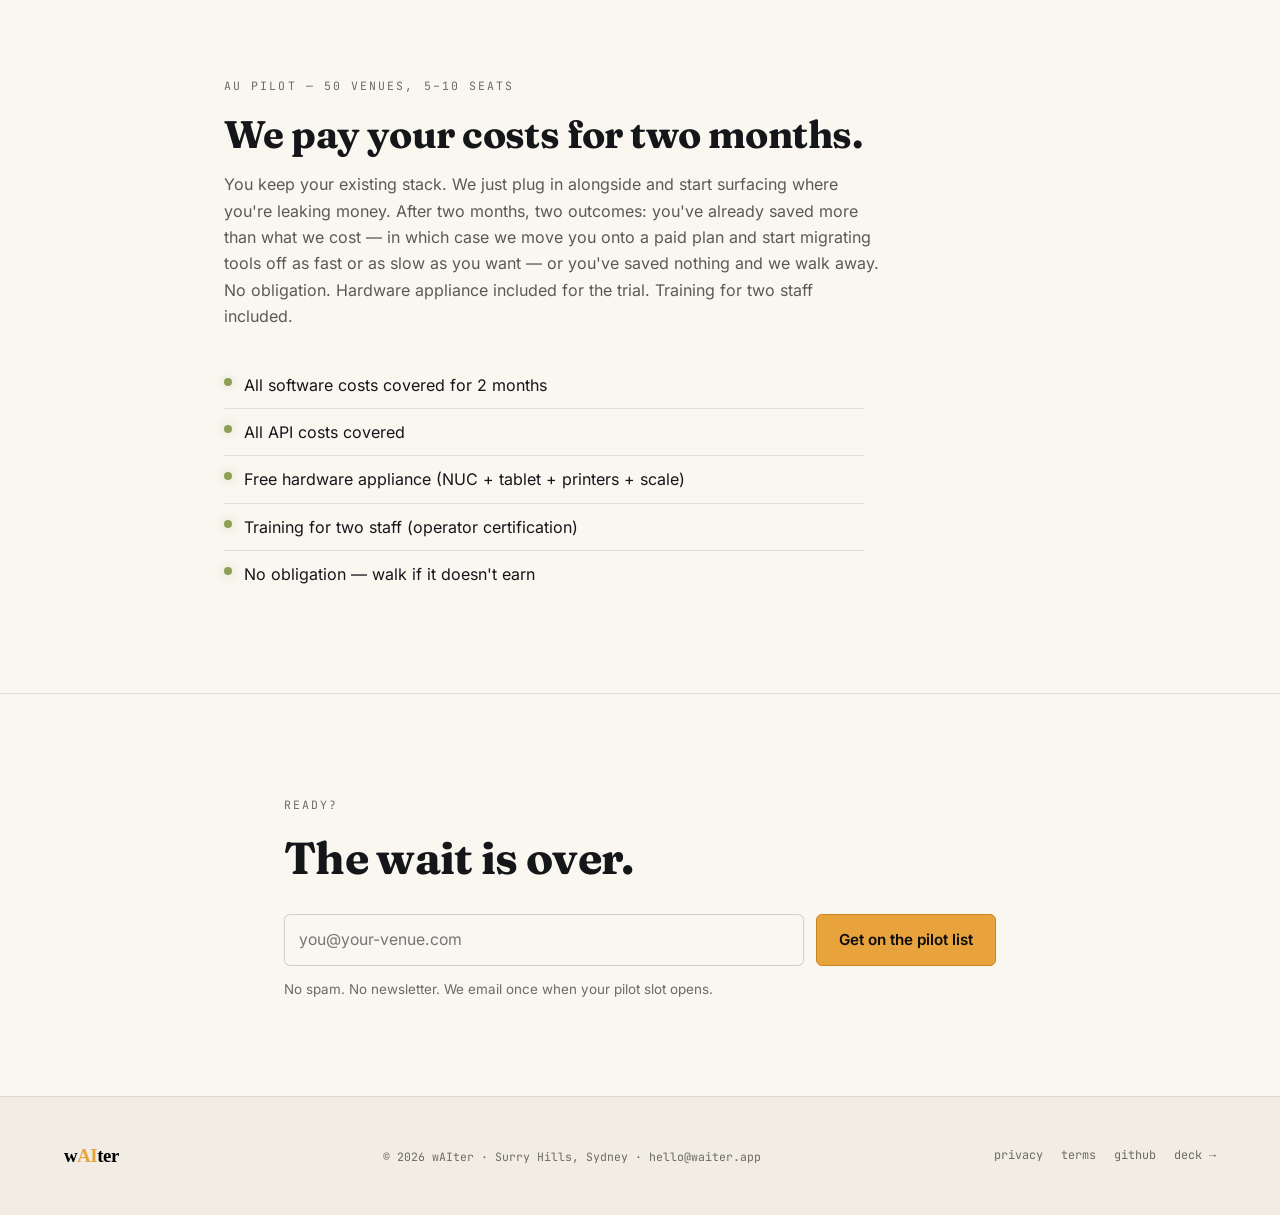
==== commit 1465fcf6: "fix(a11y/secops): Phase 2 polish — H2/F-T7 + H3 + bundle H2 / F-T7 (HARD, Jaycee + Trevor): index.ht" ====
--- a/index.html
+++ b/index.html
@@ -3,7 +3,7 @@
 <head>
   <meta charset="UTF-8">
   <meta name="viewport" content="width=device-width, initial-scale=1">
-  <meta http-equiv="Content-Security-Policy" content="default-src 'self'; img-src 'self' data:; style-src 'self'; script-src 'self'; font-src 'self'; connect-src 'self'; frame-src 'none'; frame-ancestors 'none'; worker-src 'none'; manifest-src 'none'; base-uri 'self'; form-action 'self'; object-src 'none'; upgrade-insecure-requests">
+  <meta http-equiv="Content-Security-Policy" content="default-src 'self'; img-src 'self' data:; style-src 'self' 'unsafe-inline'; script-src 'self'; font-src 'self'; connect-src 'self'; frame-src 'none'; frame-ancestors 'none'; worker-src 'none'; manifest-src 'none'; base-uri 'self'; form-action 'self'; object-src 'none'; upgrade-insecure-requests">
   <meta name="referrer" content="no-referrer">
   <meta http-equiv="X-Content-Type-Options" content="nosniff">
   <meta name="description" content="wAIter — AI-run operations, peer-to-peer supplier marketplace, and self-paying invoices for restaurants who already know what they're doing.">
@@ -91,7 +91,7 @@
             <span class="pill pill-olive" style="margin-top: 14px;">portable reputation</span>
           </article>
           <article class="card card-brass">
-            <img src="assets/icons/contract.svg" alt="" width="28" height="28" style="color: var(--brass); margin-bottom: 12px;">
+            <img src="assets/icons/contract.svg" alt="" width="28" height="28" style="color: var(--text); margin-bottom: 12px;">
             <h3>Self-paying invoices</h3>
             <p class="muted" style="margin-top: 8px; font-size: 0.95rem; line-height: 1.6;">Approve an order. Funds escrow. Goods arrive. Smart contract pays your supplier on delivery confirmation. You never chase a payment again. wAIter never touches your money — we sit outside the rail entirely.</p>
             <span class="pill pill-brass" style="margin-top: 14px;">P2P · no processor</span>
--- a/assets/styles.css
+++ b/assets/styles.css
@@ -19,6 +19,7 @@
   font-weight: 800;
   font-display: swap;
   src: url('./fonts/fraunces-latin-800-normal.woff2') format('woff2');
+  unicode-range: U+0000-00FF, U+0131, U+0152-0153, U+02BB-02BC, U+02C6, U+02DA, U+02DC, U+0304, U+0308, U+0329, U+2000-206F, U+2074, U+20AC, U+2122, U+2191, U+2193, U+2212, U+2215, U+FEFF, U+FFFD;
 }
 @font-face {
   font-family: 'Inter';
@@ -26,6 +27,7 @@
   font-weight: 400;
   font-display: swap;
   src: url('./fonts/inter-latin-400-normal.woff2') format('woff2');
+  unicode-range: U+0000-00FF, U+0131, U+0152-0153, U+02BB-02BC, U+02C6, U+02DA, U+02DC, U+0304, U+0308, U+0329, U+2000-206F, U+2074, U+20AC, U+2122, U+2191, U+2193, U+2212, U+2215, U+FEFF, U+FFFD;
 }
 @font-face {
   font-family: 'Inter';
@@ -33,6 +35,7 @@
   font-weight: 500;
   font-display: swap;
   src: url('./fonts/inter-latin-500-normal.woff2') format('woff2');
+  unicode-range: U+0000-00FF, U+0131, U+0152-0153, U+02BB-02BC, U+02C6, U+02DA, U+02DC, U+0304, U+0308, U+0329, U+2000-206F, U+2074, U+20AC, U+2122, U+2191, U+2193, U+2212, U+2215, U+FEFF, U+FFFD;
 }
 @font-face {
   font-family: 'Inter';
@@ -40,6 +43,7 @@
   font-weight: 600;
   font-display: swap;
   src: url('./fonts/inter-latin-600-normal.woff2') format('woff2');
+  unicode-range: U+0000-00FF, U+0131, U+0152-0153, U+02BB-02BC, U+02C6, U+02DA, U+02DC, U+0304, U+0308, U+0329, U+2000-206F, U+2074, U+20AC, U+2122, U+2191, U+2193, U+2212, U+2215, U+FEFF, U+FFFD;
 }
 @font-face {
   font-family: 'Inter';
@@ -47,6 +51,7 @@
   font-weight: 700;
   font-display: swap;
   src: url('./fonts/inter-latin-700-normal.woff2') format('woff2');
+  unicode-range: U+0000-00FF, U+0131, U+0152-0153, U+02BB-02BC, U+02C6, U+02DA, U+02DC, U+0304, U+0308, U+0329, U+2000-206F, U+2074, U+20AC, U+2122, U+2191, U+2193, U+2212, U+2215, U+FEFF, U+FFFD;
 }
 @font-face {
   font-family: 'JetBrains Mono';
@@ -54,6 +59,7 @@
   font-weight: 400;
   font-display: swap;
   src: url('./fonts/jetbrains-mono-latin-400-normal.woff2') format('woff2');
+  unicode-range: U+0000-00FF, U+0131, U+0152-0153, U+02BB-02BC, U+02C6, U+02DA, U+02DC, U+0304, U+0308, U+0329, U+2000-206F, U+2074, U+20AC, U+2122, U+2191, U+2193, U+2212, U+2215, U+FEFF, U+FFFD;
 }
 @font-face {
   font-family: 'JetBrains Mono';
@@ -61,6 +67,7 @@
   font-weight: 600;
   font-display: swap;
   src: url('./fonts/jetbrains-mono-latin-600-normal.woff2') format('woff2');
+  unicode-range: U+0000-00FF, U+0131, U+0152-0153, U+02BB-02BC, U+02C6, U+02DA, U+02DC, U+0304, U+0308, U+0329, U+2000-206F, U+2074, U+20AC, U+2122, U+2191, U+2193, U+2212, U+2215, U+FEFF, U+FFFD;
 }
 
 /* ---------- Tokens ---------- */
@@ -79,7 +86,7 @@
   /* Type — light theme (default) */
   --text:       #14161A;
   --muted:      #5A5A55;
-  --dim:        #717168;
+  --dim:        #6B6B63;
   --bg:         var(--paper);
   --surface:    var(--bone);
   --border:     rgba(20, 22, 26, 0.10);
@@ -134,7 +141,7 @@
   :root {
     --text:       #ECE6DA;
     --muted:      #A29C90;
-    --dim:        #807B6E;
+    --dim:        #857F71;
     --bg:         var(--ink);
     --surface:    var(--char);
     --border:     rgba(242, 237, 228, 0.10);
@@ -283,11 +290,11 @@
   color: var(--muted);
   background: transparent;
 }
-/* Pill text: saffron / brass / olive are surface-only on light, so pill text is var(--text) and the brand colour is carried by the border. ember is text-safe (4.56:1) so .pill-ember keeps ember text. */
-.pill-saffron { border-color: var(--saffron);      color: var(--text); }
-.pill-olive   { border-color: var(--olive);        color: var(--text); }
-.pill-ember   { border-color: var(--ember);        color: var(--ember); }
-.pill-brass   { border-color: var(--brass);        color: var(--text); }
+/* All status pills carry the brand colour on the border, with text in var(--text). Locks one rule for predictable contrast across the family. */
+.pill-saffron { border-color: var(--saffron); color: var(--text); }
+.pill-olive   { border-color: var(--olive);   color: var(--text); }
+.pill-ember   { border-color: var(--ember);   color: var(--text); }
+.pill-brass   { border-color: var(--brass);   color: var(--text); }
 
 .dot {
   display: inline-block;
@@ -531,3 +538,169 @@
   overflow: hidden; clip: rect(0, 0, 0, 0);
   white-space: nowrap; border: 0;
 }
+
+/* ---------- Sample-screen mocks (assets/sample-screens/*.html) ---------- */
+/* Migrated from per-page <style> blocks to enable strict CSP (no 'unsafe-inline'). */
+
+body.mock-page { padding: var(--space-6); }
+body.mock-page .frame { max-width: 720px; margin: 0 auto; }
+
+.mock-briefing {
+  background: var(--surface);
+  border: 1px solid var(--border);
+  border-left: 3px solid var(--saffron);
+  border-radius: var(--radius-3);
+  padding: 28px;
+}
+.mock-briefing .head { display: flex; align-items: center; gap: 10px; margin-bottom: var(--space-5); }
+.mock-briefing .head .agent {
+  font-family: var(--mono);
+  font-size: 0.7rem;
+  letter-spacing: 0.18em;
+  color: var(--dim);
+  text-transform: uppercase;
+}
+.mock-briefing h2 { font-size: 1.45rem; margin-bottom: var(--space-4); }
+.mock-briefing .bullets { list-style: none; }
+.mock-briefing .bullets li {
+  padding: 10px 0;
+  border-bottom: 1px solid var(--border);
+  display: flex;
+  gap: var(--space-3);
+}
+.mock-briefing .bullets li:last-child { border-bottom: none; }
+.mock-briefing .bullets .num {
+  font-family: var(--mono);
+  color: var(--dim);
+  width: 22px;
+  flex-shrink: 0;
+}
+.mock-briefing .actions { margin-top: var(--space-5); display: flex; gap: 10px; }
+
+.mock-xref {
+  background: var(--surface);
+  border: 1px solid var(--border);
+  border-left: 3px solid var(--saffron);
+  border-radius: var(--radius-3);
+  padding: 28px;
+}
+.mock-xref .head {
+  font-family: var(--mono);
+  font-size: 0.7rem;
+  letter-spacing: 0.18em;
+  color: var(--dim);
+  text-transform: uppercase;
+  margin-bottom: var(--space-3);
+}
+.mock-xref h2 { font-size: 1.35rem; margin-bottom: 14px; }
+.mock-xref .accent { color: var(--text); }
+.mock-xref .rep-card {
+  margin-top: 18px;
+  padding: 18px;
+  background: var(--bg);
+  border: 1px solid var(--brass);
+  border-radius: var(--radius-2);
+}
+.mock-xref .rep-grid {
+  display: grid;
+  grid-template-columns: repeat(2, 1fr);
+  gap: 14px 24px;
+  margin-top: var(--space-3);
+}
+.mock-xref .rep-grid div {
+  font-family: var(--mono);
+  font-size: 0.85rem;
+  color: var(--muted);
+}
+.mock-xref .rep-grid div strong {
+  color: var(--text);
+  display: block;
+  font-size: 1.1rem;
+  font-family: var(--display);
+}
+.mock-xref .rep-badge {
+  display: inline-block;
+  margin-top: 14px;
+  padding: 4px 10px;
+  font-family: var(--mono);
+  font-size: 0.66rem;
+  letter-spacing: 0.12em;
+  text-transform: uppercase;
+  color: var(--text);
+  border: 1px solid var(--brass);
+  border-radius: 4px;
+}
+.mock-xref .actions { margin-top: var(--space-5); display: flex; gap: 10px; }
+
+.mock-mirror .head { margin-bottom: var(--space-5); }
+.mock-mirror .head .eyebrow { display: block; margin-bottom: var(--space-2); }
+.mock-mirror .head h2 { font-size: 1.55rem; }
+.mock-mirror .head .sub { color: var(--muted); margin-top: var(--space-2); }
+.mock-mirror .savings {
+  display: grid;
+  grid-template-columns: repeat(3, 1fr);
+  gap: 14px;
+}
+.mock-mirror .saving-card {
+  background: var(--surface);
+  border: 1px solid var(--border);
+  border-radius: var(--radius-3);
+  padding: 18px;
+}
+.mock-mirror .saving-card .num {
+  font-family: var(--display);
+  font-weight: 800;
+  font-size: 1.8rem;
+  line-height: 1;
+}
+.mock-mirror .saving-card .lbl {
+  font-family: var(--mono);
+  font-size: 0.7rem;
+  letter-spacing: 0.12em;
+  text-transform: uppercase;
+  color: var(--dim);
+  margin-top: var(--space-2);
+}
+.mock-mirror .saving-card .desc {
+  color: var(--muted);
+  font-size: 0.88rem;
+  margin-top: 6px;
+}
+.mock-mirror .total-tile {
+  margin-top: 18px;
+  background: var(--surface);
+  border: 1px solid var(--olive);
+  border-left: 3px solid var(--olive);
+  border-radius: var(--radius-3);
+  padding: 22px;
+  display: flex;
+  flex-wrap: wrap;
+  align-items: baseline;
+  gap: var(--space-4);
+  justify-content: space-between;
+}
+.mock-mirror .total-tile .big {
+  font-family: var(--display);
+  font-weight: 800;
+  font-size: 2.2rem;
+  color: var(--olive-deep);
+  line-height: 1;
+}
+.mock-mirror .total-tile .formula {
+  font-family: var(--mono);
+  font-size: 0.85rem;
+  color: var(--muted);
+}
+.mock-mirror .total-tile .pct {
+  font-family: var(--mono);
+  font-size: 0.75rem;
+  color: var(--dim);
+  margin-top: 4px;
+  display: block;
+}
+.mock-mirror .cta { margin-top: 22px; }
+
+@media (max-width: 600px) {
+  .mock-mirror .savings { grid-template-columns: 1fr; }
+  .mock-mirror .saving-card .num { font-size: 1.5rem; }
+}
